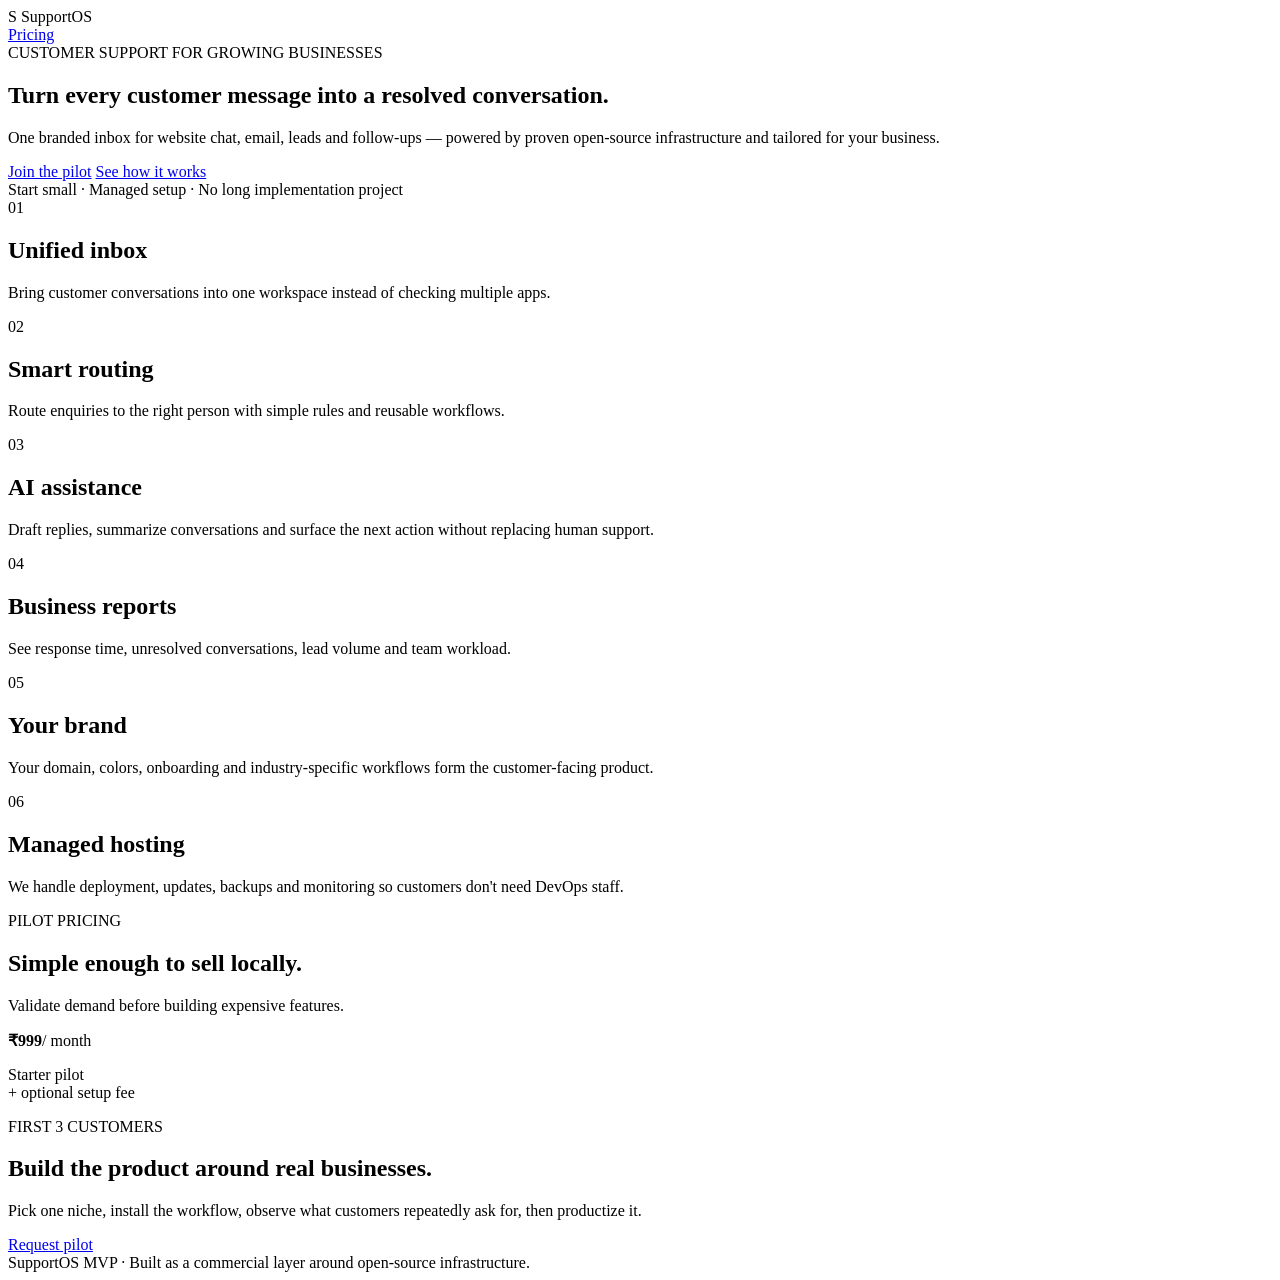
==== supportos/web/index.html @ 510546b6 "Add SupportOS landing page" ====
<!doctype html>
<html lang="en">
<head>
  <meta charset="utf-8">
  <meta name="viewport" content="width=device-width,initial-scale=1">
  <meta name="description" content="SupportOS — simple customer support for growing businesses.">
  <title>SupportOS — Customer Support, Simplified</title>
  <link rel="stylesheet" href="styles.css">
</head>
<body>
  <header class="nav">
    <div class="brand"><span class="mark">S</span> SupportOS</div>
    <a class="button ghost" href="#pricing">Pricing</a>
  </header>

  <main>
    <section class="hero">
      <div class="eyebrow">CUSTOMER SUPPORT FOR GROWING BUSINESSES</div>
      <h1>Turn every customer message into a resolved conversation.</h1>
      <p class="lead">One branded inbox for website chat, email, leads and follow-ups — powered by proven open-source infrastructure and tailored for your business.</p>
      <div class="actions">
        <a class="button primary" href="#pilot">Join the pilot</a>
        <a class="button ghost" href="#features">See how it works</a>
      </div>
      <div class="trust">Start small · Managed setup · No long implementation project</div>
    </section>

    <section id="features" class="grid">
      <article><span>01</span><h2>Unified inbox</h2><p>Bring customer conversations into one workspace instead of checking multiple apps.</p></article>
      <article><span>02</span><h2>Smart routing</h2><p>Route enquiries to the right person with simple rules and reusable workflows.</p></article>
      <article><span>03</span><h2>AI assistance</h2><p>Draft replies, summarize conversations and surface the next action without replacing human support.</p></article>
      <article><span>04</span><h2>Business reports</h2><p>See response time, unresolved conversations, lead volume and team workload.</p></article>
      <article><span>05</span><h2>Your brand</h2><p>Your domain, colors, onboarding and industry-specific workflows form the customer-facing product.</p></article>
      <article><span>06</span><h2>Managed hosting</h2><p>We handle deployment, updates, backups and monitoring so customers don't need DevOps staff.</p></article>
    </section>

    <section id="pricing" class="pricing">
      <div><div class="eyebrow">PILOT PRICING</div><h2>Simple enough to sell locally.</h2><p>Validate demand before building expensive features.</p></div>
      <div class="price"><strong>₹999</strong><span>/ month</span><p>Starter pilot<br>+ optional setup fee</p></div>
    </section>

    <section id="pilot" class="cta">
      <div><div class="eyebrow">FIRST 3 CUSTOMERS</div><h2>Build the product around real businesses.</h2><p>Pick one niche, install the workflow, observe what customers repeatedly ask for, then productize it.</p></div>
      <a class="button primary" href="mailto:hello@example.com?subject=SupportOS%20Pilot">Request pilot</a>
    </section>
  </main>
  <footer>SupportOS MVP · Built as a commercial layer around open-source infrastructure.</footer>
</body>
</html>
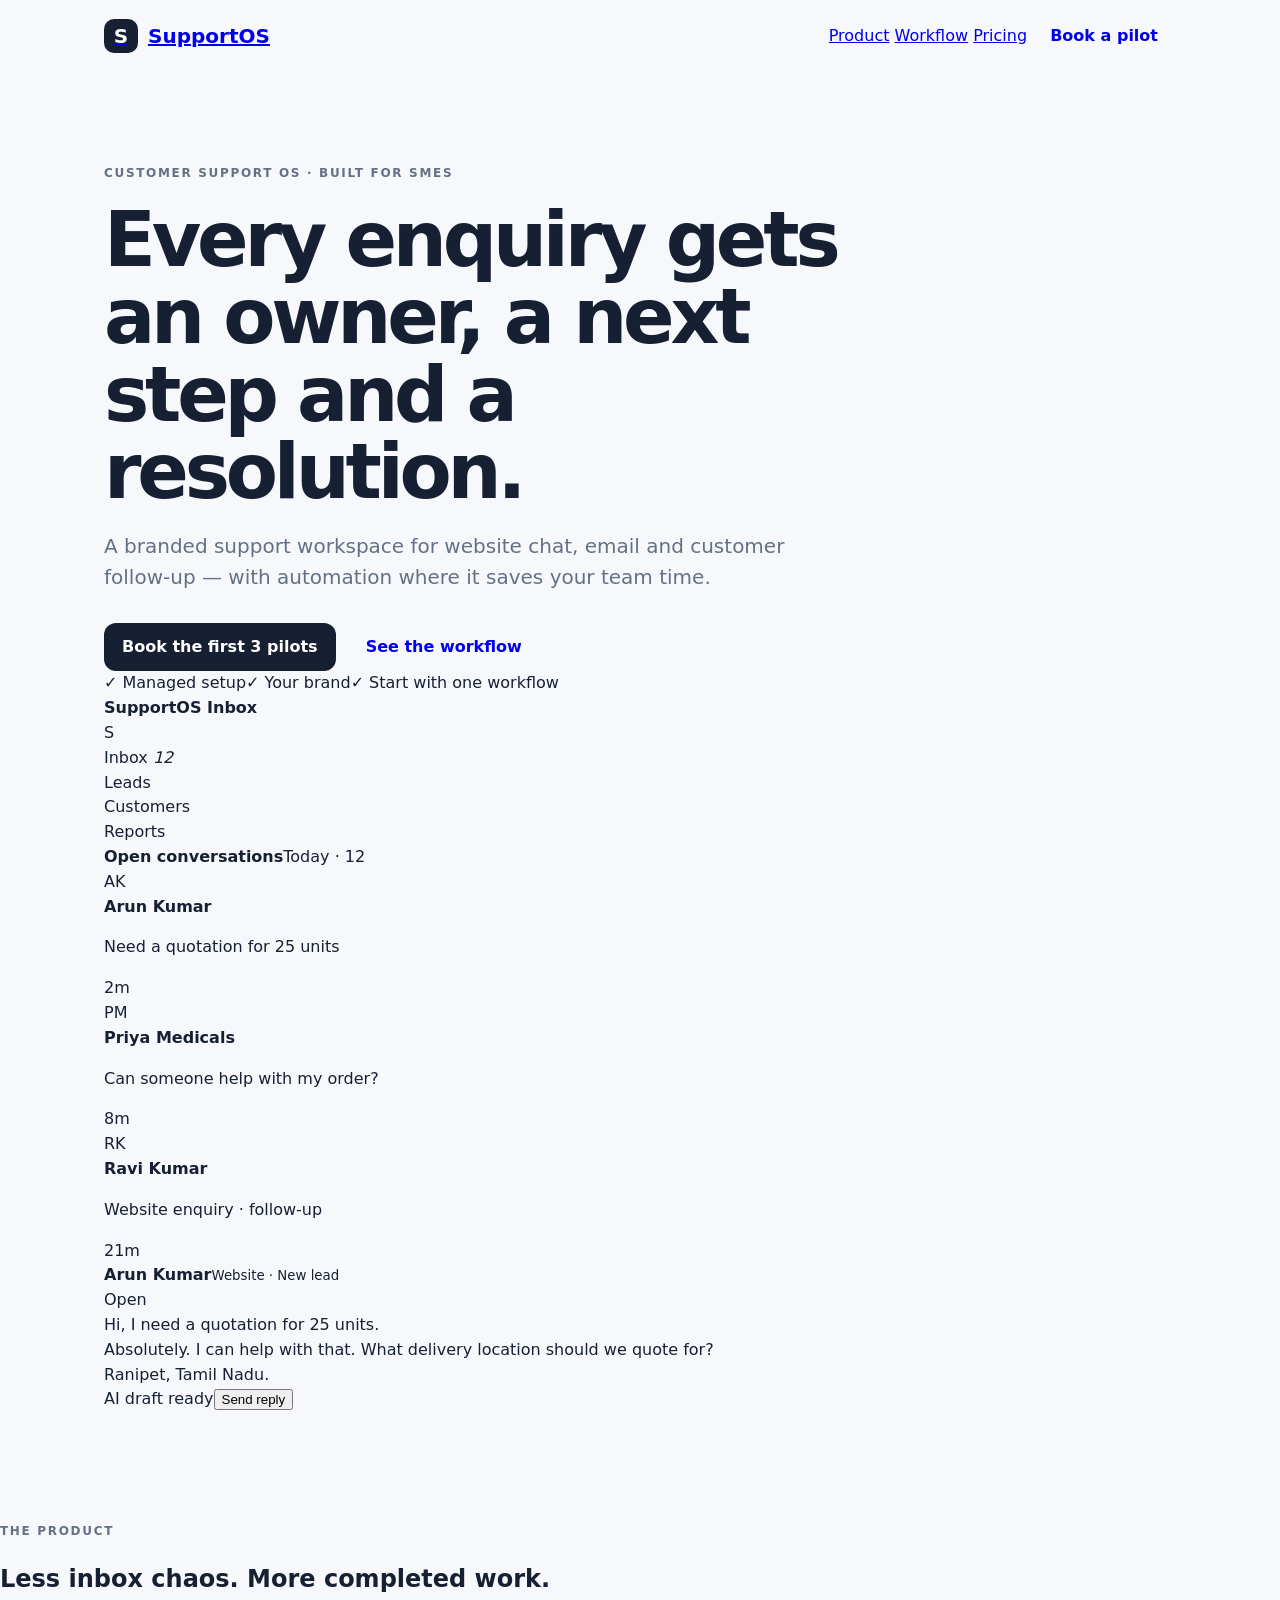
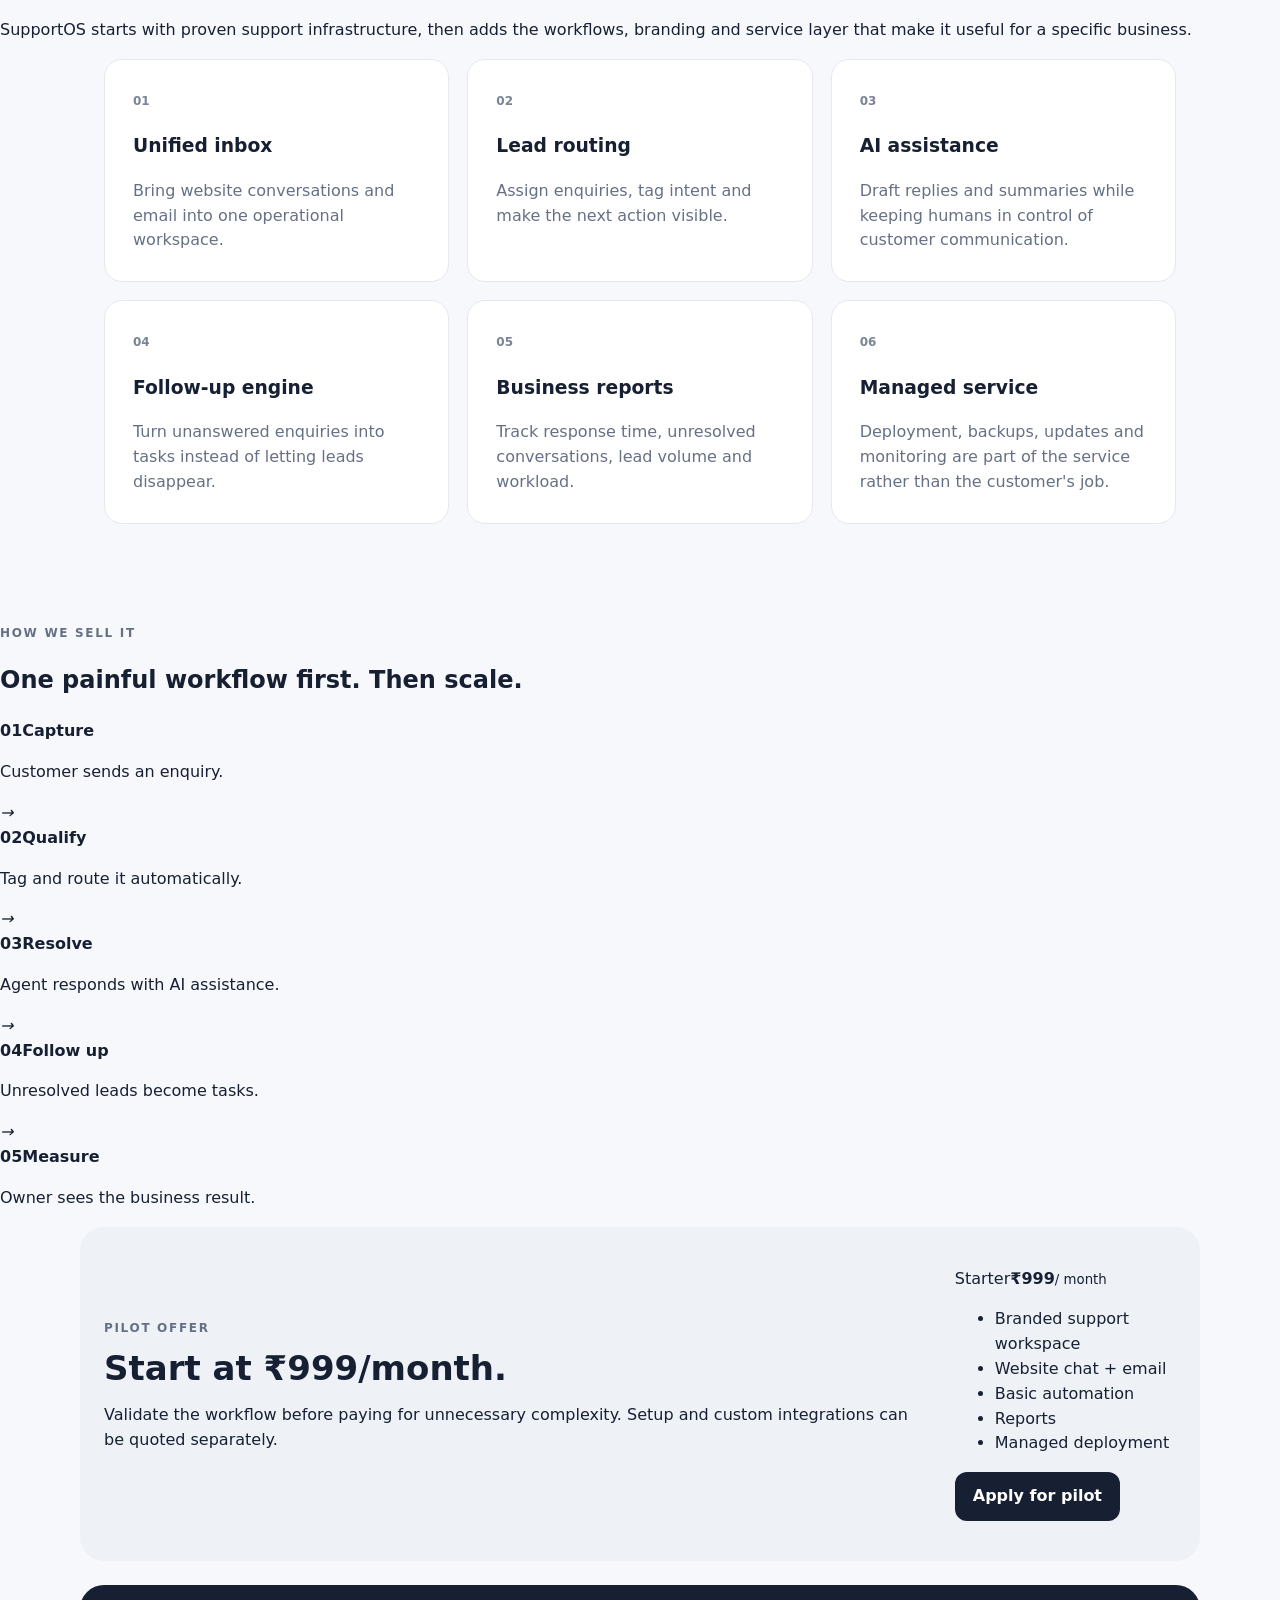
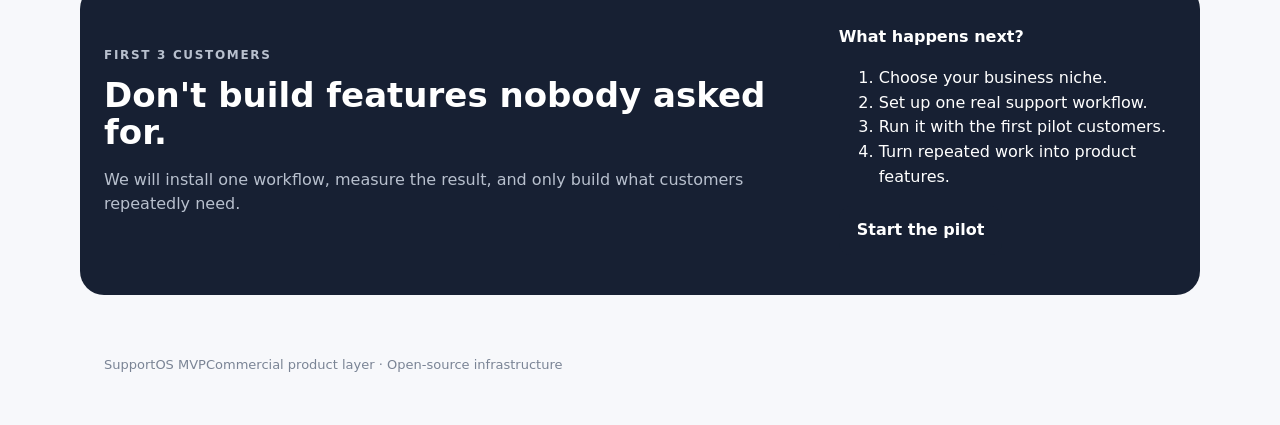
==== commit 9cc68954: "Improve SupportOS landing page and product positioning" ====
--- a/supportos/web/index.html
+++ b/supportos/web/index.html
@@ -3,47 +3,76 @@
 <head>
   <meta charset="utf-8">
   <meta name="viewport" content="width=device-width,initial-scale=1">
-  <meta name="description" content="SupportOS — simple customer support for growing businesses.">
-  <title>SupportOS — Customer Support, Simplified</title>
+  <meta name="description" content="SupportOS — a managed customer support workspace for growing businesses.">
+  <meta name="theme-color" content="#0b1020">
+  <title>SupportOS — Customer support that closes the loop</title>
   <link rel="stylesheet" href="styles.css">
 </head>
 <body>
-  <header class="nav">
-    <div class="brand"><span class="mark">S</span> SupportOS</div>
-    <a class="button ghost" href="#pricing">Pricing</a>
+  <header class="nav shell">
+    <a class="brand" href="#top" aria-label="SupportOS home"><span class="mark">S</span><span>SupportOS</span></a>
+    <nav aria-label="Primary navigation">
+      <a href="#features">Product</a>
+      <a href="#workflow">Workflow</a>
+      <a href="#pricing">Pricing</a>
+      <a class="button small" href="#pilot">Book a pilot</a>
+    </nav>
   </header>
 
-  <main>
-    <section class="hero">
-      <div class="eyebrow">CUSTOMER SUPPORT FOR GROWING BUSINESSES</div>
-      <h1>Turn every customer message into a resolved conversation.</h1>
-      <p class="lead">One branded inbox for website chat, email, leads and follow-ups — powered by proven open-source infrastructure and tailored for your business.</p>
-      <div class="actions">
-        <a class="button primary" href="#pilot">Join the pilot</a>
-        <a class="button ghost" href="#features">See how it works</a>
+  <main id="top">
+    <section class="hero shell">
+      <div class="hero-copy">
+        <div class="eyebrow">CUSTOMER SUPPORT OS · BUILT FOR SMES</div>
+        <h1>Every enquiry gets an owner, a next step and a resolution.</h1>
+        <p class="lead">A branded support workspace for website chat, email and customer follow-up — with automation where it saves your team time.</p>
+        <div class="actions">
+          <a class="button primary" href="#pilot">Book the first 3 pilots</a>
+          <a class="button secondary" href="#workflow">See the workflow</a>
+        </div>
+        <div class="proof"><span>✓ Managed setup</span><span>✓ Your brand</span><span>✓ Start with one workflow</span></div>
       </div>
-      <div class="trust">Start small · Managed setup · No long implementation project</div>
+
+      <div class="app-preview" aria-label="SupportOS dashboard preview">
+        <div class="window-top"><span></span><span></span><span></span><b>SupportOS Inbox</b></div>
+        <div class="dashboard">
+          <aside><div class="side-logo">S</div><div class="side-item active">Inbox <em>12</em></div><div class="side-item">Leads</div><div class="side-item">Customers</div><div class="side-item">Reports</div></aside>
+          <div class="inbox"><div class="inbox-head"><strong>Open conversations</strong><span>Today · 12</span></div>
+            <div class="ticket active"><div class="avatar">AK</div><div><b>Arun Kumar</b><p>Need a quotation for 25 units</p></div><time>2m</time></div>
+            <div class="ticket"><div class="avatar">PM</div><div><b>Priya Medicals</b><p>Can someone help with my order?</p></div><time>8m</time></div>
+            <div class="ticket"><div class="avatar">RK</div><div><b>Ravi Kumar</b><p>Website enquiry · follow-up</p></div><time>21m</time></div>
+          </div>
+          <div class="conversation"><div class="conversation-head"><div><b>Arun Kumar</b><small>Website · New lead</small></div><span class="status">Open</span></div><div class="messages"><div class="msg customer">Hi, I need a quotation for 25 units.</div><div class="msg agent">Absolutely. I can help with that. What delivery location should we quote for?</div><div class="msg customer">Ranipet, Tamil Nadu.</div></div><div class="reply"><span>AI draft ready</span><button>Send reply</button></div></div>
+        </div>
+      </div>
     </section>
 
-    <section id="features" class="grid">
-      <article><span>01</span><h2>Unified inbox</h2><p>Bring customer conversations into one workspace instead of checking multiple apps.</p></article>
-      <article><span>02</span><h2>Smart routing</h2><p>Route enquiries to the right person with simple rules and reusable workflows.</p></article>
-      <article><span>03</span><h2>AI assistance</h2><p>Draft replies, summarize conversations and surface the next action without replacing human support.</p></article>
-      <article><span>04</span><h2>Business reports</h2><p>See response time, unresolved conversations, lead volume and team workload.</p></article>
-      <article><span>05</span><h2>Your brand</h2><p>Your domain, colors, onboarding and industry-specific workflows form the customer-facing product.</p></article>
-      <article><span>06</span><h2>Managed hosting</h2><p>We handle deployment, updates, backups and monitoring so customers don't need DevOps staff.</p></article>
+    <section id="features" class="section shell">
+      <div class="section-head"><div><div class="eyebrow">THE PRODUCT</div><h2>Less inbox chaos. More completed work.</h2></div><p>SupportOS starts with proven support infrastructure, then adds the workflows, branding and service layer that make it useful for a specific business.</p></div>
+      <div class="grid">
+        <article><span>01</span><h3>Unified inbox</h3><p>Bring website conversations and email into one operational workspace.</p></article>
+        <article><span>02</span><h3>Lead routing</h3><p>Assign enquiries, tag intent and make the next action visible.</p></article>
+        <article><span>03</span><h3>AI assistance</h3><p>Draft replies and summaries while keeping humans in control of customer communication.</p></article>
+        <article><span>04</span><h3>Follow-up engine</h3><p>Turn unanswered enquiries into tasks instead of letting leads disappear.</p></article>
+        <article><span>05</span><h3>Business reports</h3><p>Track response time, unresolved conversations, lead volume and workload.</p></article>
+        <article><span>06</span><h3>Managed service</h3><p>Deployment, backups, updates and monitoring are part of the service rather than the customer's job.</p></article>
+      </div>
     </section>
 
-    <section id="pricing" class="pricing">
-      <div><div class="eyebrow">PILOT PRICING</div><h2>Simple enough to sell locally.</h2><p>Validate demand before building expensive features.</p></div>
-      <div class="price"><strong>₹999</strong><span>/ month</span><p>Starter pilot<br>+ optional setup fee</p></div>
+    <section id="workflow" class="workflow">
+      <div class="shell"><div class="eyebrow">HOW WE SELL IT</div><h2>One painful workflow first. Then scale.</h2>
+        <div class="steps"><div><strong>01</strong><b>Capture</b><p>Customer sends an enquiry.</p></div><i>→</i><div><strong>02</strong><b>Qualify</b><p>Tag and route it automatically.</p></div><i>→</i><div><strong>03</strong><b>Resolve</b><p>Agent responds with AI assistance.</p></div><i>→</i><div><strong>04</strong><b>Follow up</b><p>Unresolved leads become tasks.</p></div><i>→</i><div><strong>05</strong><b>Measure</b><p>Owner sees the business result.</p></div></div>
+      </div>
     </section>
 
-    <section id="pilot" class="cta">
-      <div><div class="eyebrow">FIRST 3 CUSTOMERS</div><h2>Build the product around real businesses.</h2><p>Pick one niche, install the workflow, observe what customers repeatedly ask for, then productize it.</p></div>
-      <a class="button primary" href="mailto:hello@example.com?subject=SupportOS%20Pilot">Request pilot</a>
+    <section id="pricing" class="section shell">
+      <div class="pricing"><div><div class="eyebrow">PILOT OFFER</div><h2>Start at ₹999/month.</h2><p>Validate the workflow before paying for unnecessary complexity. Setup and custom integrations can be quoted separately.</p></div><div class="price-card"><span>Starter</span><strong>₹999</strong><small>/ month</small><ul><li>Branded support workspace</li><li>Website chat + email</li><li>Basic automation</li><li>Reports</li><li>Managed deployment</li></ul><a class="button primary" href="#pilot">Apply for pilot</a></div></div>
+    </section>
+
+    <section id="pilot" class="cta shell">
+      <div><div class="eyebrow">FIRST 3 CUSTOMERS</div><h2>Don't build features nobody asked for.</h2><p>We will install one workflow, measure the result, and only build what customers repeatedly need.</p></div>
+      <div class="cta-box"><b>What happens next?</b><ol><li>Choose your business niche.</li><li>Set up one real support workflow.</li><li>Run it with the first pilot customers.</li><li>Turn repeated work into product features.</li></ol><a class="button primary" href="mailto:rajivgandhi@example.com?subject=SupportOS%20Pilot%20Interest">Start the pilot</a></div>
     </section>
   </main>
-  <footer>SupportOS MVP · Built as a commercial layer around open-source infrastructure.</footer>
+  <footer class="shell"><span>SupportOS MVP</span><span>Commercial product layer · Open-source infrastructure</span></footer>
 </body>
 </html>
--- a/supportos/web/styles.css
+++ b/supportos/web/styles.css
@@ -0,0 +1 @@
+:root{font-family:Inter,system-ui,-apple-system,BlinkMacSystemFont,"Segoe UI",sans-serif;color:#172033;background:#f7f8fb;line-height:1.55}*{box-sizing:border-box}body{margin:0}.nav{height:72px;display:flex;align-items:center;justify-content:space-between;max-width:1120px;margin:auto;padding:0 24px}.brand{font-weight:800;font-size:20px;display:flex;align-items:center;gap:10px}.mark{display:grid;place-items:center;width:34px;height:34px;border-radius:10px;background:#172033;color:#fff}.hero{max-width:1120px;margin:0 auto;padding:92px 24px 110px}.eyebrow{font-size:12px;font-weight:800;letter-spacing:.14em;color:#667085}.hero h1{max-width:820px;font-size:clamp(42px,7vw,76px);line-height:1.02;letter-spacing:-.055em;margin:18px 0}.lead{max-width:720px;font-size:20px;color:#667085}.actions{display:flex;gap:12px;margin-top:30px;flex-wrap:wrap}.button{display:inline-block;text-decoration:none;border-radius:12px;padding:12px 18px;font-weight:750}.primary{background:#172033;color:#fff}.ghost{border:1px solid #d8dde7;color:#172033;background:#fff}.trust{margin-top:18px;font-size:13px;color:#7a8495}.grid{max-width:1120px;margin:0 auto;padding:0 24px 100px;display:grid;grid-template-columns:repeat(3,1fr);gap:18px}.grid article{background:#fff;border:1px solid #e5e8ef;border-radius:18px;padding:28px}.grid span{font-size:12px;font-weight:800;color:#7a8495}.grid h2{margin:22px 0 8px;font-size:20px}.grid p{margin:0;color:#667085}.pricing,.cta{max-width:1120px;margin:0 auto 24px;padding:40px 24px;border-radius:24px}.pricing{display:flex;justify-content:space-between;gap:30px;align-items:center;background:#eef1f6}.pricing h2,.cta h2{font-size:34px;line-height:1.1;margin:12px 0}.price{min-width:250px}.price strong{font-size:48px}.price span{color:#667085}.cta{display:flex;justify-content:space-between;align-items:center;gap:30px;background:#172033;color:#fff;margin-bottom:60px}.cta .eyebrow,.cta p{color:#b8c0ce}footer{max-width:1120px;margin:0 auto;padding:0 24px 50px;color:#7a8495;font-size:13px}@media(max-width:760px){.grid{grid-template-columns:1fr}.pricing,.cta{display:block}.price{margin-top:25px}.cta .button{margin-top:20px}.hero{padding-top:60px}}
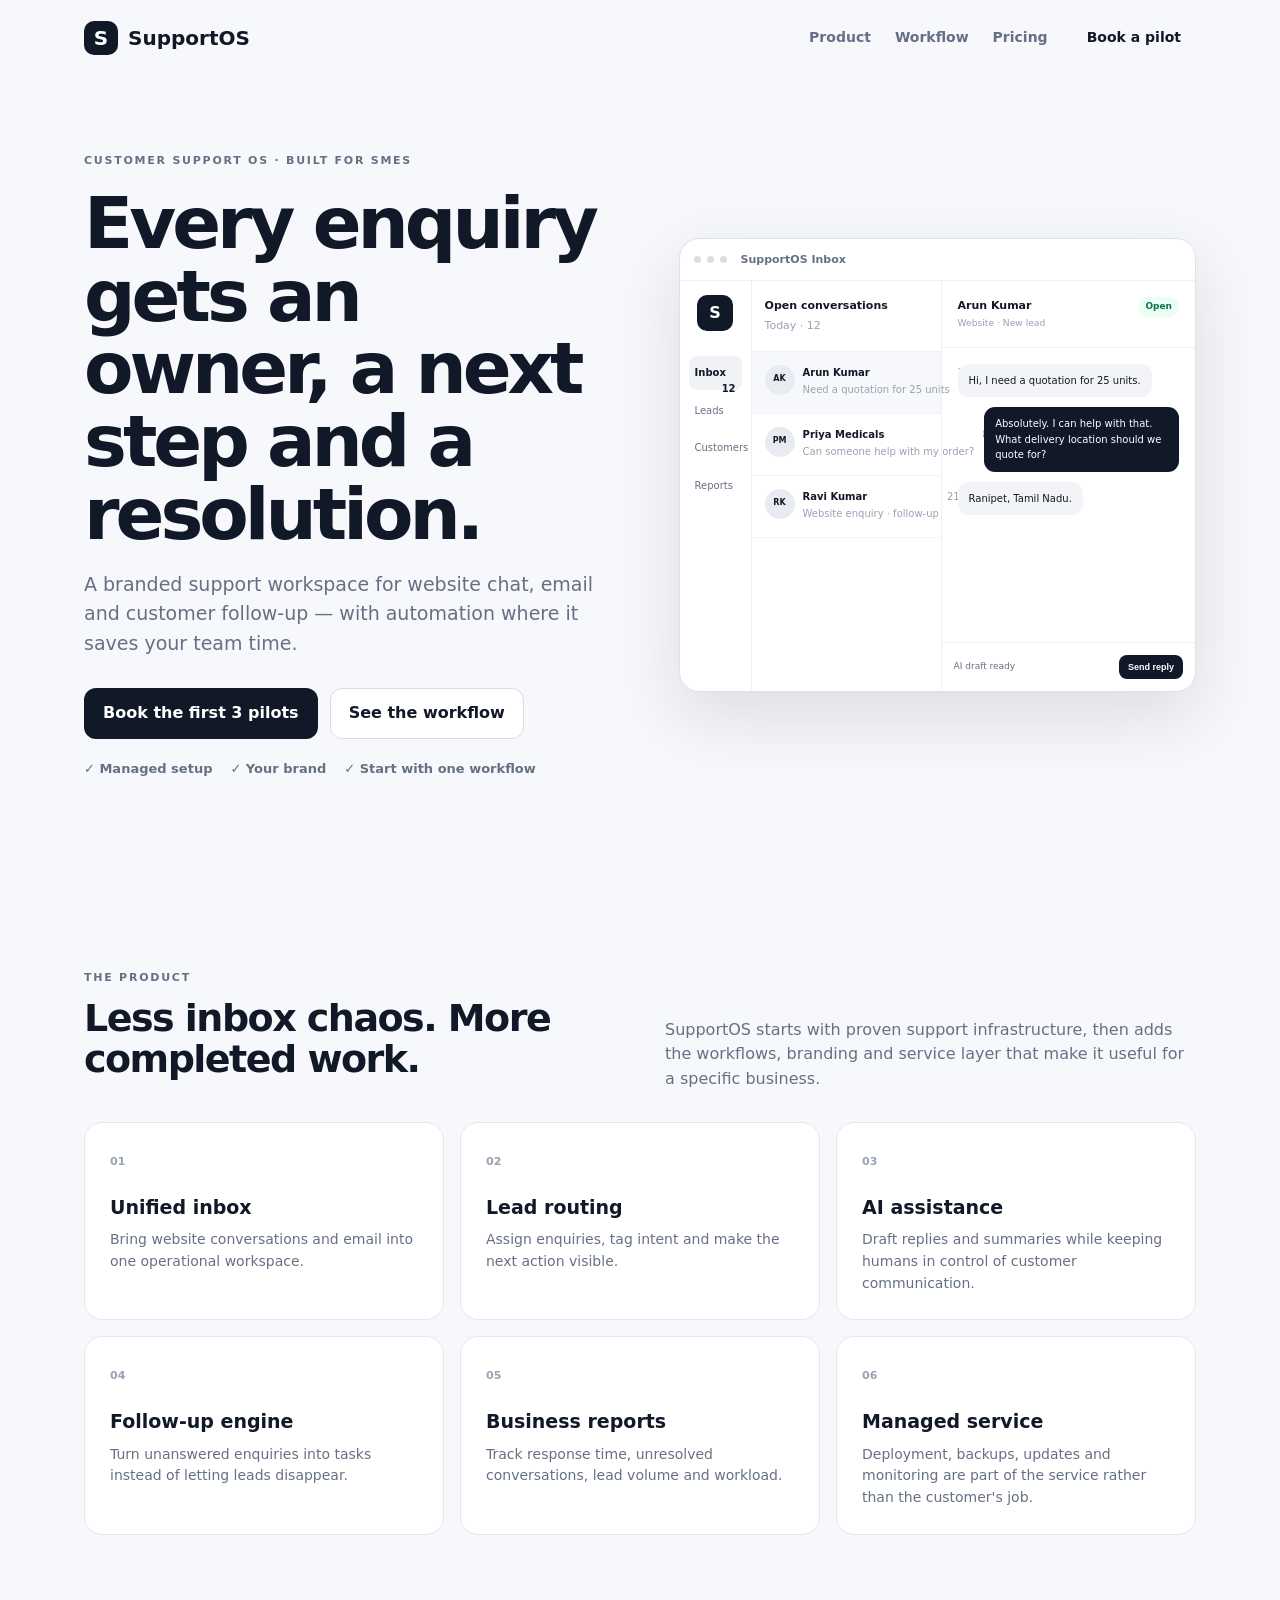
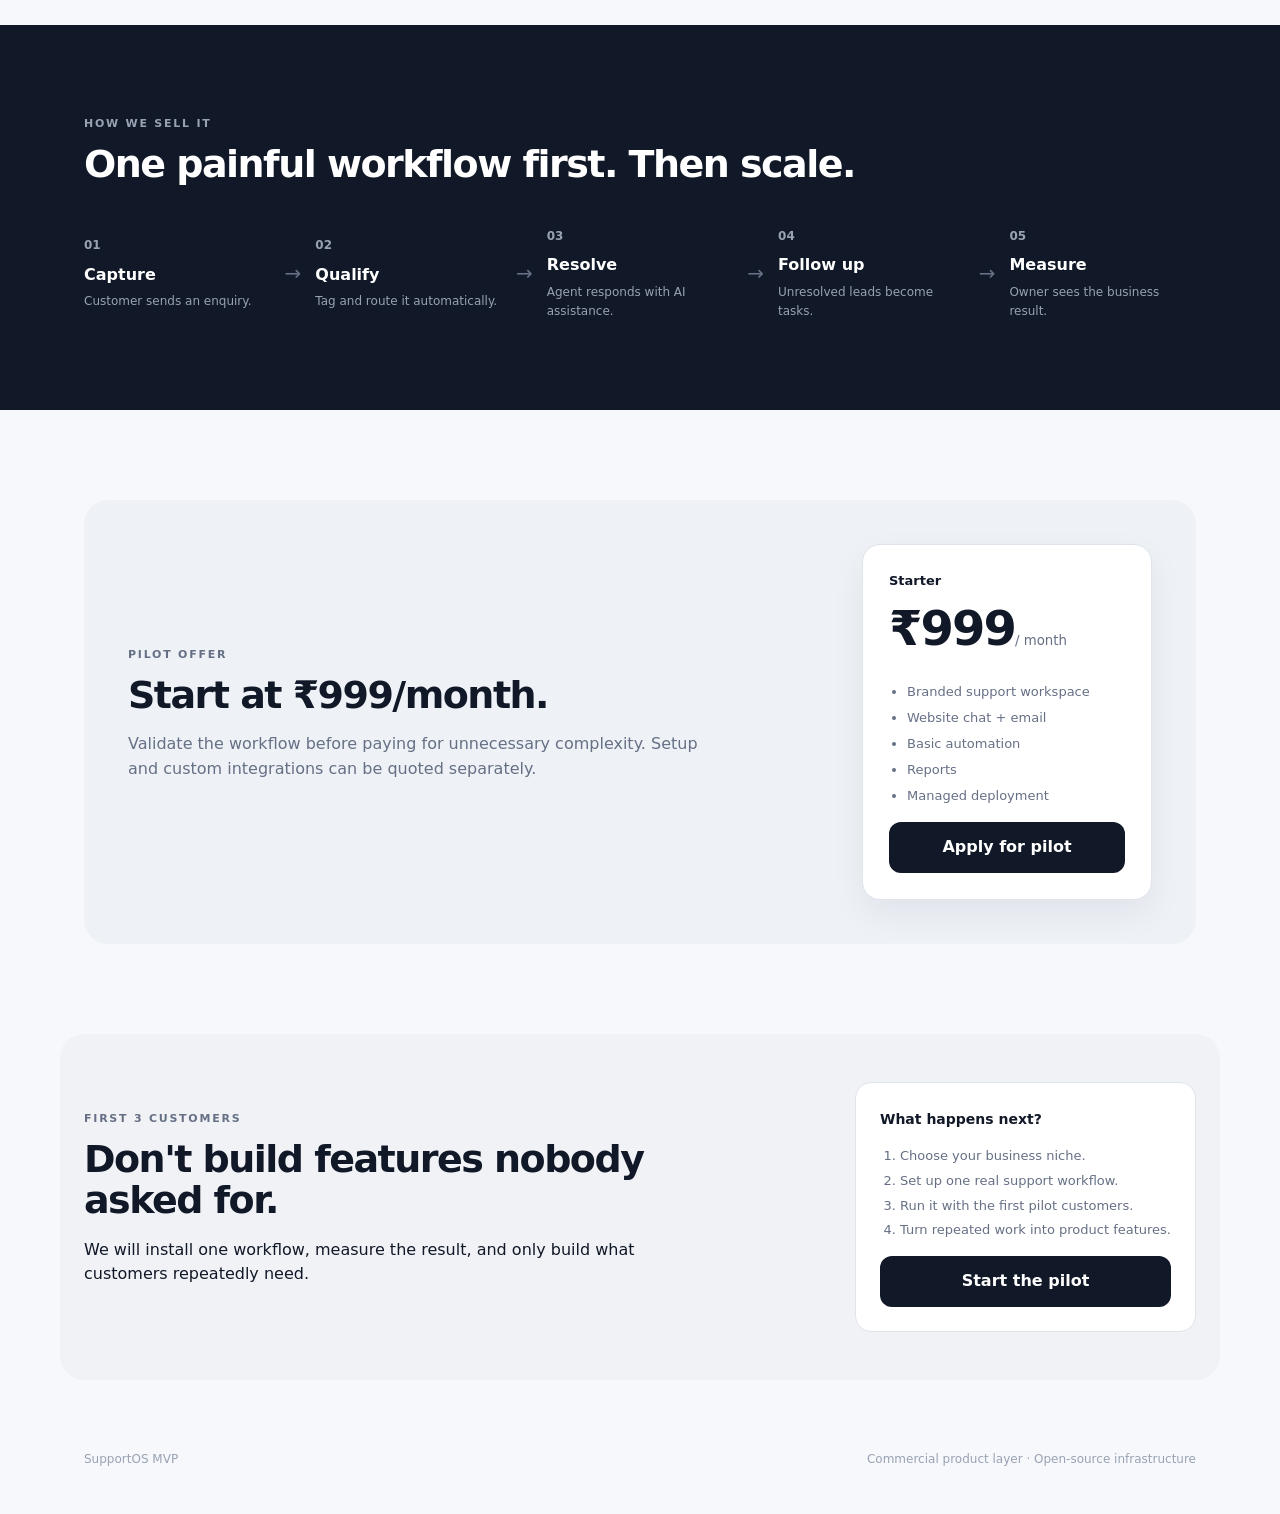
==== commit 92d156ed: "Remove placeholder contact address from SupportOS landing page" ====
--- a/supportos/web/index.html
+++ b/supportos/web/index.html
@@ -12,66 +12,18 @@
   <header class="nav shell">
     <a class="brand" href="#top" aria-label="SupportOS home"><span class="mark">S</span><span>SupportOS</span></a>
     <nav aria-label="Primary navigation">
-      <a href="#features">Product</a>
-      <a href="#workflow">Workflow</a>
-      <a href="#pricing">Pricing</a>
-      <a class="button small" href="#pilot">Book a pilot</a>
+      <a href="#features">Product</a><a href="#workflow">Workflow</a><a href="#pricing">Pricing</a><a class="button small" href="#pilot">Book a pilot</a>
     </nav>
   </header>
-
   <main id="top">
     <section class="hero shell">
-      <div class="hero-copy">
-        <div class="eyebrow">CUSTOMER SUPPORT OS · BUILT FOR SMES</div>
-        <h1>Every enquiry gets an owner, a next step and a resolution.</h1>
-        <p class="lead">A branded support workspace for website chat, email and customer follow-up — with automation where it saves your team time.</p>
-        <div class="actions">
-          <a class="button primary" href="#pilot">Book the first 3 pilots</a>
-          <a class="button secondary" href="#workflow">See the workflow</a>
-        </div>
-        <div class="proof"><span>✓ Managed setup</span><span>✓ Your brand</span><span>✓ Start with one workflow</span></div>
-      </div>
-
-      <div class="app-preview" aria-label="SupportOS dashboard preview">
-        <div class="window-top"><span></span><span></span><span></span><b>SupportOS Inbox</b></div>
-        <div class="dashboard">
-          <aside><div class="side-logo">S</div><div class="side-item active">Inbox <em>12</em></div><div class="side-item">Leads</div><div class="side-item">Customers</div><div class="side-item">Reports</div></aside>
-          <div class="inbox"><div class="inbox-head"><strong>Open conversations</strong><span>Today · 12</span></div>
-            <div class="ticket active"><div class="avatar">AK</div><div><b>Arun Kumar</b><p>Need a quotation for 25 units</p></div><time>2m</time></div>
-            <div class="ticket"><div class="avatar">PM</div><div><b>Priya Medicals</b><p>Can someone help with my order?</p></div><time>8m</time></div>
-            <div class="ticket"><div class="avatar">RK</div><div><b>Ravi Kumar</b><p>Website enquiry · follow-up</p></div><time>21m</time></div>
-          </div>
-          <div class="conversation"><div class="conversation-head"><div><b>Arun Kumar</b><small>Website · New lead</small></div><span class="status">Open</span></div><div class="messages"><div class="msg customer">Hi, I need a quotation for 25 units.</div><div class="msg agent">Absolutely. I can help with that. What delivery location should we quote for?</div><div class="msg customer">Ranipet, Tamil Nadu.</div></div><div class="reply"><span>AI draft ready</span><button>Send reply</button></div></div>
-        </div>
-      </div>
+      <div class="hero-copy"><div class="eyebrow">CUSTOMER SUPPORT OS · BUILT FOR SMES</div><h1>Every enquiry gets an owner, a next step and a resolution.</h1><p class="lead">A branded support workspace for website chat, email and customer follow-up — with automation where it saves your team time.</p><div class="actions"><a class="button primary" href="#pilot">Book the first 3 pilots</a><a class="button secondary" href="#workflow">See the workflow</a></div><div class="proof"><span>✓ Managed setup</span><span>✓ Your brand</span><span>✓ Start with one workflow</span></div></div>
+      <div class="app-preview" aria-label="SupportOS dashboard preview"><div class="window-top"><span></span><span></span><span></span><b>SupportOS Inbox</b></div><div class="dashboard"><aside><div class="side-logo">S</div><div class="side-item active">Inbox <em>12</em></div><div class="side-item">Leads</div><div class="side-item">Customers</div><div class="side-item">Reports</div></aside><div class="inbox"><div class="inbox-head"><strong>Open conversations</strong><span>Today · 12</span></div><div class="ticket active"><div class="avatar">AK</div><div><b>Arun Kumar</b><p>Need a quotation for 25 units</p></div><time>2m</time></div><div class="ticket"><div class="avatar">PM</div><div><b>Priya Medicals</b><p>Can someone help with my order?</p></div><time>8m</time></div><div class="ticket"><div class="avatar">RK</div><div><b>Ravi Kumar</b><p>Website enquiry · follow-up</p></div><time>21m</time></div></div><div class="conversation"><div class="conversation-head"><div><b>Arun Kumar</b><small>Website · New lead</small></div><span class="status">Open</span></div><div class="messages"><div class="msg customer">Hi, I need a quotation for 25 units.</div><div class="msg agent">Absolutely. I can help with that. What delivery location should we quote for?</div><div class="msg customer">Ranipet, Tamil Nadu.</div></div><div class="reply"><span>AI draft ready</span><button>Send reply</button></div></div></div></div>
     </section>
-
-    <section id="features" class="section shell">
-      <div class="section-head"><div><div class="eyebrow">THE PRODUCT</div><h2>Less inbox chaos. More completed work.</h2></div><p>SupportOS starts with proven support infrastructure, then adds the workflows, branding and service layer that make it useful for a specific business.</p></div>
-      <div class="grid">
-        <article><span>01</span><h3>Unified inbox</h3><p>Bring website conversations and email into one operational workspace.</p></article>
-        <article><span>02</span><h3>Lead routing</h3><p>Assign enquiries, tag intent and make the next action visible.</p></article>
-        <article><span>03</span><h3>AI assistance</h3><p>Draft replies and summaries while keeping humans in control of customer communication.</p></article>
-        <article><span>04</span><h3>Follow-up engine</h3><p>Turn unanswered enquiries into tasks instead of letting leads disappear.</p></article>
-        <article><span>05</span><h3>Business reports</h3><p>Track response time, unresolved conversations, lead volume and workload.</p></article>
-        <article><span>06</span><h3>Managed service</h3><p>Deployment, backups, updates and monitoring are part of the service rather than the customer's job.</p></article>
-      </div>
-    </section>
-
-    <section id="workflow" class="workflow">
-      <div class="shell"><div class="eyebrow">HOW WE SELL IT</div><h2>One painful workflow first. Then scale.</h2>
-        <div class="steps"><div><strong>01</strong><b>Capture</b><p>Customer sends an enquiry.</p></div><i>→</i><div><strong>02</strong><b>Qualify</b><p>Tag and route it automatically.</p></div><i>→</i><div><strong>03</strong><b>Resolve</b><p>Agent responds with AI assistance.</p></div><i>→</i><div><strong>04</strong><b>Follow up</b><p>Unresolved leads become tasks.</p></div><i>→</i><div><strong>05</strong><b>Measure</b><p>Owner sees the business result.</p></div></div>
-      </div>
-    </section>
-
-    <section id="pricing" class="section shell">
-      <div class="pricing"><div><div class="eyebrow">PILOT OFFER</div><h2>Start at ₹999/month.</h2><p>Validate the workflow before paying for unnecessary complexity. Setup and custom integrations can be quoted separately.</p></div><div class="price-card"><span>Starter</span><strong>₹999</strong><small>/ month</small><ul><li>Branded support workspace</li><li>Website chat + email</li><li>Basic automation</li><li>Reports</li><li>Managed deployment</li></ul><a class="button primary" href="#pilot">Apply for pilot</a></div></div>
-    </section>
-
-    <section id="pilot" class="cta shell">
-      <div><div class="eyebrow">FIRST 3 CUSTOMERS</div><h2>Don't build features nobody asked for.</h2><p>We will install one workflow, measure the result, and only build what customers repeatedly need.</p></div>
-      <div class="cta-box"><b>What happens next?</b><ol><li>Choose your business niche.</li><li>Set up one real support workflow.</li><li>Run it with the first pilot customers.</li><li>Turn repeated work into product features.</li></ol><a class="button primary" href="mailto:rajivgandhi@example.com?subject=SupportOS%20Pilot%20Interest">Start the pilot</a></div>
-    </section>
+    <section id="features" class="section shell"><div class="section-head"><div><div class="eyebrow">THE PRODUCT</div><h2>Less inbox chaos. More completed work.</h2></div><p>SupportOS starts with proven support infrastructure, then adds the workflows, branding and service layer that make it useful for a specific business.</p></div><div class="grid"><article><span>01</span><h3>Unified inbox</h3><p>Bring website conversations and email into one operational workspace.</p></article><article><span>02</span><h3>Lead routing</h3><p>Assign enquiries, tag intent and make the next action visible.</p></article><article><span>03</span><h3>AI assistance</h3><p>Draft replies and summaries while keeping humans in control of customer communication.</p></article><article><span>04</span><h3>Follow-up engine</h3><p>Turn unanswered enquiries into tasks instead of letting leads disappear.</p></article><article><span>05</span><h3>Business reports</h3><p>Track response time, unresolved conversations, lead volume and workload.</p></article><article><span>06</span><h3>Managed service</h3><p>Deployment, backups, updates and monitoring are part of the service rather than the customer's job.</p></article></div></section>
+    <section id="workflow" class="workflow"><div class="shell"><div class="eyebrow">HOW WE SELL IT</div><h2>One painful workflow first. Then scale.</h2><div class="steps"><div><strong>01</strong><b>Capture</b><p>Customer sends an enquiry.</p></div><i>→</i><div><strong>02</strong><b>Qualify</b><p>Tag and route it automatically.</p></div><i>→</i><div><strong>03</strong><b>Resolve</b><p>Agent responds with AI assistance.</p></div><i>→</i><div><strong>04</strong><b>Follow up</b><p>Unresolved leads become tasks.</p></div><i>→</i><div><strong>05</strong><b>Measure</b><p>Owner sees the business result.</p></div></div></div></section>
+    <section id="pricing" class="section shell"><div class="pricing"><div><div class="eyebrow">PILOT OFFER</div><h2>Start at ₹999/month.</h2><p>Validate the workflow before paying for unnecessary complexity. Setup and custom integrations can be quoted separately.</p></div><div class="price-card"><span>Starter</span><strong>₹999</strong><small>/ month</small><ul><li>Branded support workspace</li><li>Website chat + email</li><li>Basic automation</li><li>Reports</li><li>Managed deployment</li></ul><a class="button primary" href="#pilot">Apply for pilot</a></div></div></section>
+    <section id="pilot" class="cta shell"><div><div class="eyebrow">FIRST 3 CUSTOMERS</div><h2>Don't build features nobody asked for.</h2><p>We will install one workflow, measure the result, and only build what customers repeatedly need.</p></div><div class="cta-box"><b>What happens next?</b><ol><li>Choose your business niche.</li><li>Set up one real support workflow.</li><li>Run it with the first pilot customers.</li><li>Turn repeated work into product features.</li></ol><a class="button primary" href="#pricing">Start the pilot</a></div></section>
   </main>
   <footer class="shell"><span>SupportOS MVP</span><span>Commercial product layer · Open-source infrastructure</span></footer>
 </body>
--- a/supportos/web/styles.css
+++ b/supportos/web/styles.css
@@ -1 +1 @@
-:root{font-family:Inter,system-ui,-apple-system,BlinkMacSystemFont,"Segoe UI",sans-serif;color:#172033;background:#f7f8fb;line-height:1.55}*{box-sizing:border-box}body{margin:0}.nav{height:72px;display:flex;align-items:center;justify-content:space-between;max-width:1120px;margin:auto;padding:0 24px}.brand{font-weight:800;font-size:20px;display:flex;align-items:center;gap:10px}.mark{display:grid;place-items:center;width:34px;height:34px;border-radius:10px;background:#172033;color:#fff}.hero{max-width:1120px;margin:0 auto;padding:92px 24px 110px}.eyebrow{font-size:12px;font-weight:800;letter-spacing:.14em;color:#667085}.hero h1{max-width:820px;font-size:clamp(42px,7vw,76px);line-height:1.02;letter-spacing:-.055em;margin:18px 0}.lead{max-width:720px;font-size:20px;color:#667085}.actions{display:flex;gap:12px;margin-top:30px;flex-wrap:wrap}.button{display:inline-block;text-decoration:none;border-radius:12px;padding:12px 18px;font-weight:750}.primary{background:#172033;color:#fff}.ghost{border:1px solid #d8dde7;color:#172033;background:#fff}.trust{margin-top:18px;font-size:13px;color:#7a8495}.grid{max-width:1120px;margin:0 auto;padding:0 24px 100px;display:grid;grid-template-columns:repeat(3,1fr);gap:18px}.grid article{background:#fff;border:1px solid #e5e8ef;border-radius:18px;padding:28px}.grid span{font-size:12px;font-weight:800;color:#7a8495}.grid h2{margin:22px 0 8px;font-size:20px}.grid p{margin:0;color:#667085}.pricing,.cta{max-width:1120px;margin:0 auto 24px;padding:40px 24px;border-radius:24px}.pricing{display:flex;justify-content:space-between;gap:30px;align-items:center;background:#eef1f6}.pricing h2,.cta h2{font-size:34px;line-height:1.1;margin:12px 0}.price{min-width:250px}.price strong{font-size:48px}.price span{color:#667085}.cta{display:flex;justify-content:space-between;align-items:center;gap:30px;background:#172033;color:#fff;margin-bottom:60px}.cta .eyebrow,.cta p{color:#b8c0ce}footer{max-width:1120px;margin:0 auto;padding:0 24px 50px;color:#7a8495;font-size:13px}@media(max-width:760px){.grid{grid-template-columns:1fr}.pricing,.cta{display:block}.price{margin-top:25px}.cta .button{margin-top:20px}.hero{padding-top:60px}}
+:root{font-family:Inter,system-ui,-apple-system,BlinkMacSystemFont,"Segoe UI",sans-serif;color:#111827;background:#f7f8fb;line-height:1.55}*{box-sizing:border-box}html{scroll-behavior:smooth}body{margin:0}a{color:inherit}.shell{width:min(1160px,100%);margin:auto;padding-left:24px;padding-right:24px}.nav{height:76px;display:flex;align-items:center;justify-content:space-between}.brand{text-decoration:none;font-weight:850;font-size:20px;display:flex;align-items:center;gap:10px}.mark{display:grid;place-items:center;width:34px;height:34px;border-radius:10px;background:#111827;color:#fff}.nav nav{display:flex;align-items:center;gap:24px;font-size:14px;font-weight:650}.nav nav a:not(.button){text-decoration:none;color:#667085}.button{display:inline-block;text-decoration:none;border-radius:12px;padding:12px 18px;font-weight:800;border:1px solid transparent;cursor:pointer}.button.small{padding:9px 14px}.primary{background:#111827;color:#fff}.secondary{border-color:#d7dce5;color:#111827;background:#fff}.hero{display:grid;grid-template-columns:1.02fr .98fr;gap:56px;align-items:center;padding-top:76px;padding-bottom:100px}.eyebrow{font-size:11px;font-weight:850;letter-spacing:.16em;color:#667085}.hero h1{max-width:720px;font-size:clamp(44px,6vw,72px);line-height:1.01;letter-spacing:-.055em;margin:18px 0}.lead{max-width:650px;font-size:19px;color:#667085}.actions{display:flex;gap:12px;margin-top:30px;flex-wrap:wrap}.proof{display:flex;gap:18px;flex-wrap:wrap;margin-top:20px;color:#667085;font-size:13px;font-weight:650}.app-preview{border:1px solid #dce1ea;border-radius:20px;background:#fff;box-shadow:0 24px 70px rgba(17,24,39,.12);overflow:hidden}.window-top{height:42px;border-bottom:1px solid #edf0f5;display:flex;align-items:center;gap:6px;padding:0 14px;font-size:11px;color:#98a2b3}.window-top span{width:7px;height:7px;border-radius:50%;background:#d8dde7}.window-top b{margin-left:8px;color:#667085}.dashboard{display:grid;grid-template-columns:72px 190px 1fr;min-height:410px}.dashboard aside{border-right:1px solid #edf0f5;padding:14px 9px}.side-logo{display:grid;place-items:center;width:36px;height:36px;border-radius:10px;background:#111827;color:#fff;font-weight:850;margin:0 auto 25px}.side-item{font-size:10px;color:#667085;padding:9px 6px;border-radius:8px;margin:4px 0}.side-item.active{background:#f0f2f6;color:#111827;font-weight:800}.side-item em{float:right;font-style:normal}.inbox{border-right:1px solid #edf0f5}.inbox-head{padding:16px 13px;border-bottom:1px solid #edf0f5;font-size:11px}.inbox-head span{display:block;color:#98a2b3;margin-top:3px}.ticket{display:grid;grid-template-columns:30px 1fr 22px;gap:8px;padding:13px;border-bottom:1px solid #f1f3f7;font-size:10px}.ticket.active{background:#f7f8fb}.ticket p{margin:2px 0;color:#98a2b3;white-space:nowrap;overflow:hidden;text-overflow:ellipsis}.ticket time{color:#98a2b3}.avatar{width:30px;height:30px;border-radius:50%;background:#e8ebf1;display:grid;place-items:center;font-size:8px;font-weight:800}.conversation{display:flex;flex-direction:column}.conversation-head{padding:16px;border-bottom:1px solid #edf0f5;display:flex;justify-content:space-between;font-size:11px}.conversation-head small{display:block;color:#98a2b3;margin-top:2px}.status{background:#ecfdf3;color:#067647;border-radius:99px;padding:3px 7px;font-size:9px;font-weight:800;height:max-content}.messages{padding:16px;display:flex;flex-direction:column;gap:10px;flex:1}.msg{max-width:88%;padding:9px 11px;border-radius:11px;font-size:10px}.msg.customer{background:#f2f4f7;align-self:flex-start}.msg.agent{background:#111827;color:#fff;align-self:flex-end}.reply{border-top:1px solid #edf0f5;padding:12px;display:flex;justify-content:space-between;align-items:center;font-size:9px;color:#667085}.reply button{border:0;background:#111827;color:#fff;border-radius:8px;padding:7px 9px;font-size:9px;font-weight:800}.section{padding-top:90px;padding-bottom:90px}.section-head{display:grid;grid-template-columns:1fr 1fr;gap:50px;align-items:end;margin-bottom:30px}.section-head h2,.workflow h2,.pricing h2,.cta h2{font-size:38px;line-height:1.08;letter-spacing:-.04em;margin:12px 0}.section-head>p{color:#667085;margin:0}.grid{display:grid;grid-template-columns:repeat(3,1fr);gap:16px}.grid article{background:#fff;border:1px solid #e4e7ec;border-radius:18px;padding:25px;min-height:180px}.grid article span{font-size:11px;font-weight:850;color:#98a2b3}.grid h3{margin:20px 0 7px;font-size:19px}.grid p{margin:0;color:#667085;font-size:14px}.workflow{background:#111827;color:#fff;padding:90px 0}.workflow .eyebrow{color:#98a2b3}.steps{display:grid;grid-template-columns:1fr auto 1fr auto 1fr auto 1fr auto 1fr;gap:14px;align-items:center;margin-top:42px}.steps>div{min-width:0}.steps strong{display:block;color:#98a2b3;font-size:12px}.steps b{display:block;margin-top:8px;font-size:16px}.steps p{color:#98a2b3;font-size:12px;margin:5px 0 0}.steps i{color:#667085;font-style:normal;font-size:20px}.pricing{display:flex;justify-content:space-between;gap:40px;align-items:center;background:#eef1f6;border-radius:24px;padding:44px}.pricing>div:first-child{max-width:600px}.pricing p{color:#667085}.price-card{background:#fff;border:1px solid #dfe3ea;border-radius:18px;padding:26px;min-width:290px;box-shadow:0 14px 35px rgba(17,24,39,.06)}.price-card span{display:block;font-weight:800;font-size:13px}.price-card strong{font-size:48px;letter-spacing:-.04em}.price-card small{color:#667085}.price-card ul{padding-left:18px;color:#667085;font-size:13px;line-height:2}.price-card .button{width:100%;text-align:center}.cta{display:flex;justify-content:space-between;gap:50px;align-items:center;background:#f0f2f6;border-radius:24px;padding-top:48px;padding-bottom:48px;margin-bottom:70px}.cta>div:first-child{max-width:610px}.cta-box{background:#fff;border:1px solid #dfe3ea;border-radius:16px;padding:24px;min-width:310px}.cta-box b{font-size:14px}.cta-box ol{padding-left:20px;color:#667085;font-size:13px;line-height:1.9}.cta-box .button{width:100%;text-align:center}footer{display:flex;justify-content:space-between;padding-top:0;padding-bottom:45px;color:#98a2b3;font-size:12px}@media(max-width:900px){.hero{grid-template-columns:1fr;padding-top:50px}.section-head{grid-template-columns:1fr}.steps{grid-template-columns:1fr 1fr;gap:28px}.steps i{display:none}.pricing,.cta{display:block}.price-card,.cta-box{margin-top:28px}.dashboard{grid-template-columns:60px 165px 1fr}}@media(max-width:650px){.nav nav a:not(.button){display:none}.hero h1{font-size:44px}.dashboard{grid-template-columns:1fr}.dashboard aside,.inbox{display:none}.grid{grid-template-columns:1fr}.section{padding-top:65px;padding-bottom:65px}.workflow{padding:65px 0}.pricing,.cta{padding:30px 24px}footer{display:block}footer span{display:block;margin-top:8px}}
